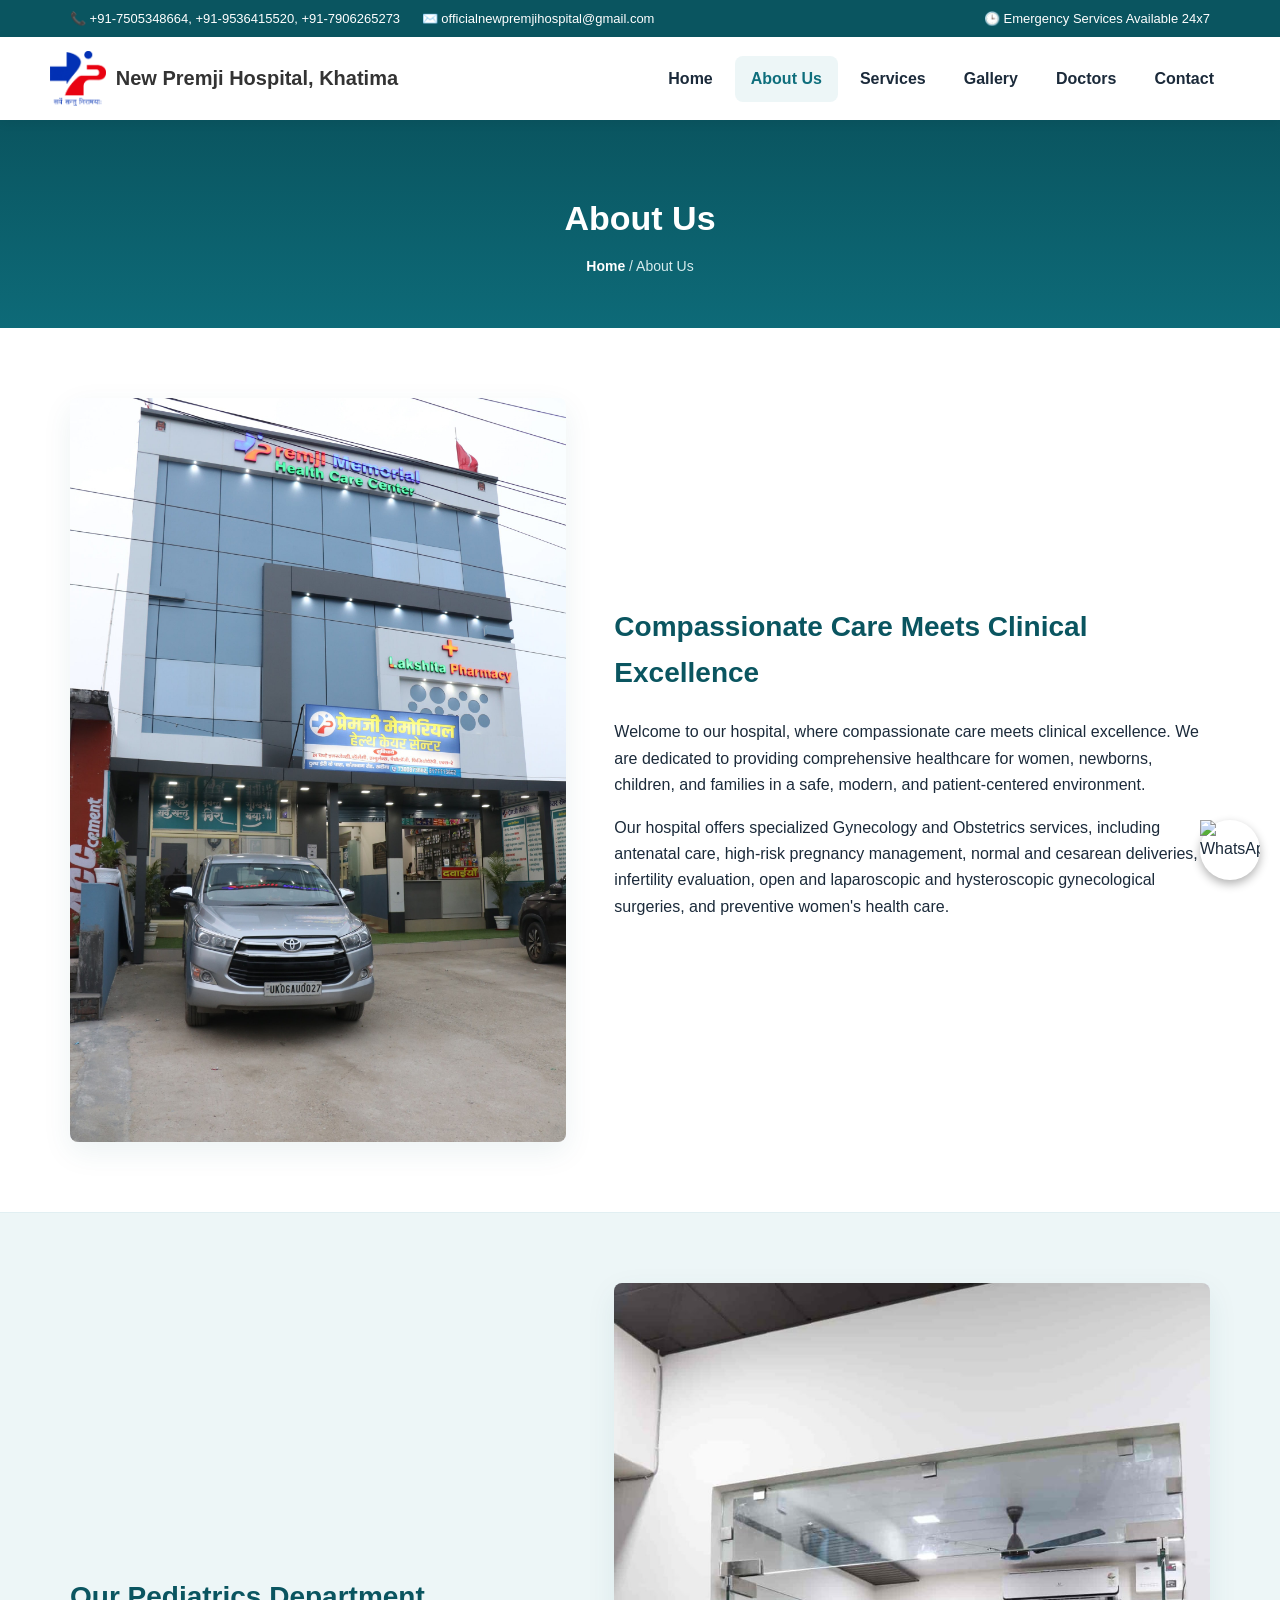
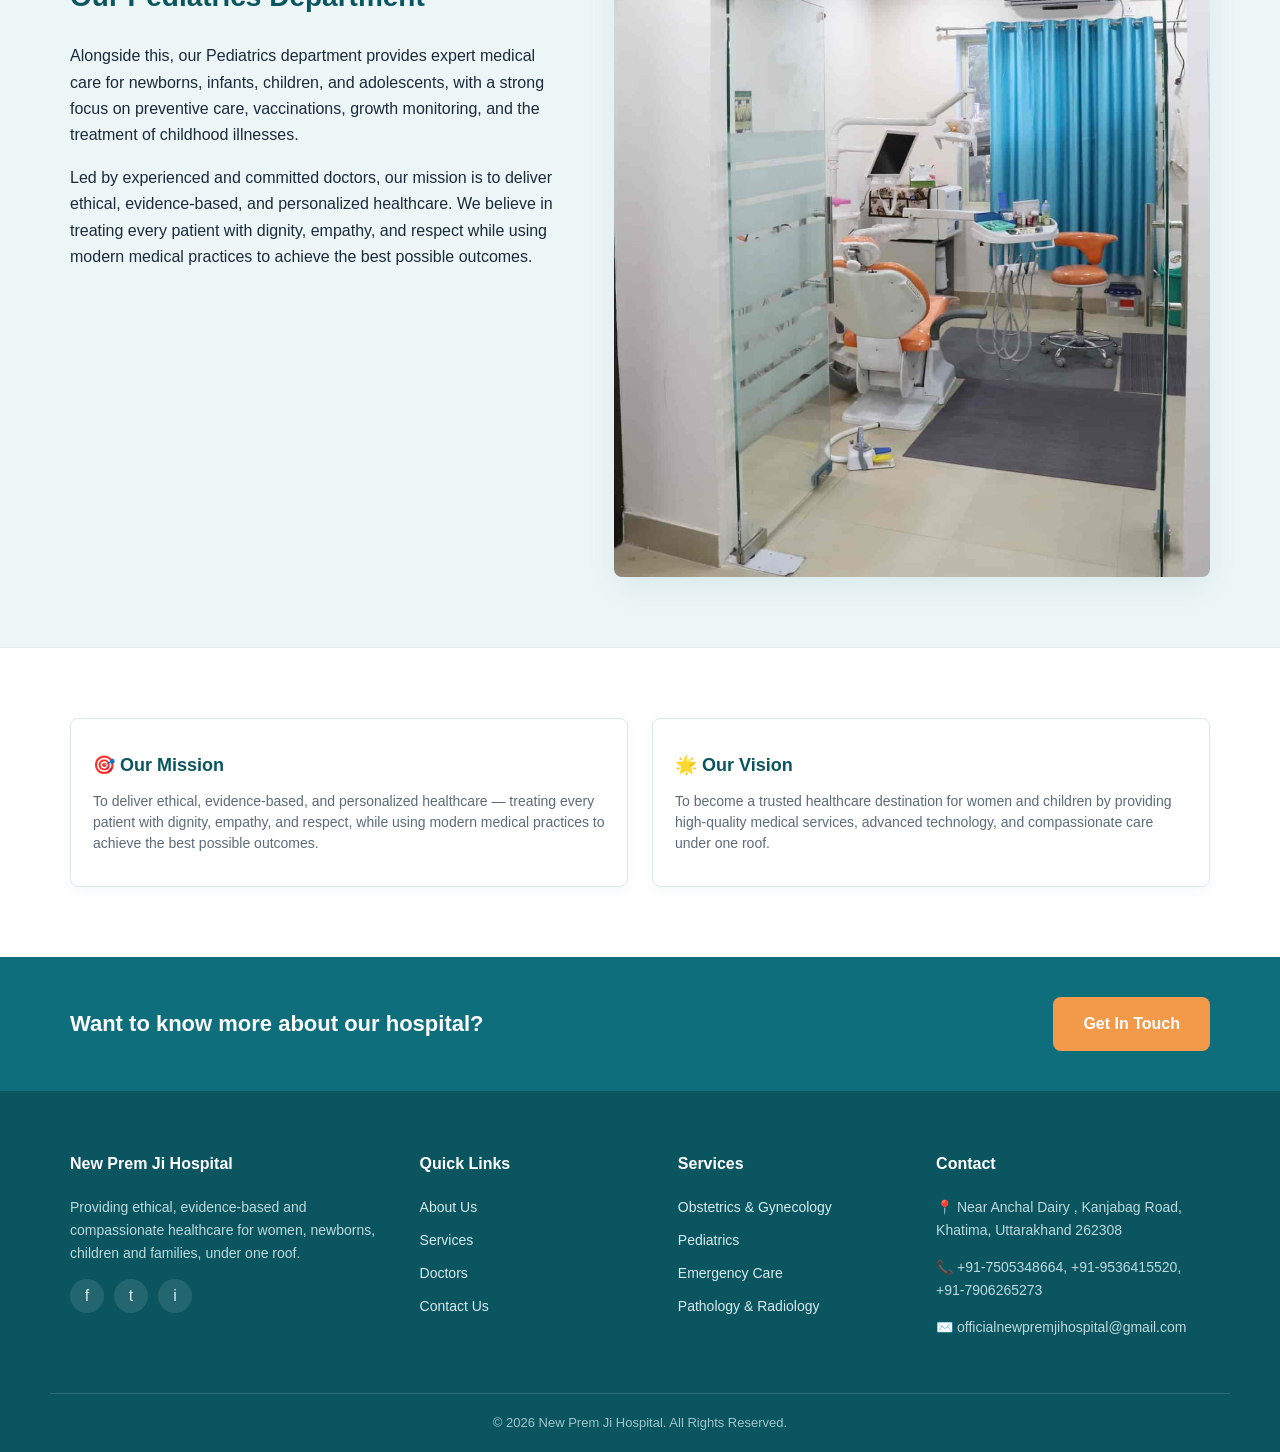
==== about.html @ cf74a1bf "Update about.html" ====
<!DOCTYPE html>
<html lang="en">
<head>
<meta charset="UTF-8">
<meta name="viewport" content="width=device-width, initial-scale=1.0">
<title>About Us | New Prem Ji Hospital</title>
<meta name="description" content="Learn about New Prem Ji Hospital's mission, vision and commitment to compassionate, ethical healthcare for women, newborns and children.">
<link rel="stylesheet" href="css/style.css">
</head>
<body>

<div class="topbar">
  <div class="container">
    <div>
      <span>📞 +91-7505348664, +91-9536415520, +91-7906265273</span>
      <span>✉️ officialnewpremjihospital@gmail.com</span>
    </div>
    <div><span>🕒 Emergency Services Available 24x7</span></div>
  </div>
</div>

<header class="site-header">
  <div class="container navbar">
   <a class="brand" href="index.html" style="display: flex; align-items: center; text-decoration: none; gap: 10px;">
  <img src="images/hospitallogo.png" alt="New Prem Ji Hospital Logo">
  <span style="font-size: 1.25rem; font-weight: bold; color: #333;">New Premji Hospital, Khatima</span>
</a>
    <button class="nav-toggle" aria-label="Toggle navigation">&#9776;</button>
    <nav class="main-nav">
      <ul>
        <li><a href="index.html">Home</a></li>
        <li><a href="about.html" class="active">About Us</a></li>
        <li><a href="services.html">Services</a></li>
        <li><a href="gallery.html">Gallery</a></li>        
        <li><a href="doctors.html">Doctors</a></li>
        <li><a href="contact.html">Contact</a></li>
      </ul>
    </nav>
  </div>
</header>

<section class="page-banner">
  <div class="container">
    <h1>About Us</h1>
    <div class="crumbs"><a href="index.html">Home</a> / About Us</div>
  </div>
</section>

<section class="section">
  <div class="container welcome-grid">
    <img src="images/image1.png" alt="About New Prem Ji Hospital">
    <div>
      <h2>Compassionate Care Meets Clinical Excellence</h2>
      <p>Welcome to our hospital, where compassionate care meets clinical excellence. We are dedicated to providing comprehensive healthcare for women, newborns, children, and families in a safe, modern, and patient-centered environment.</p>
      <p>Our hospital offers specialized Gynecology and Obstetrics services, including antenatal care, high-risk pregnancy management, normal and cesarean deliveries, infertility evaluation, open and laparoscopic and hysteroscopic gynecological surgeries, and preventive women's health care.</p>
    </div>
  </div>
</section>

<section class="section section-alt">
  <div class="container welcome-grid">
    <div>
      <h2>Our Pediatrics Department</h2>
      <p>Alongside this, our Pediatrics department provides expert medical care for newborns, infants, children, and adolescents, with a strong focus on preventive care, vaccinations, growth monitoring, and the treatment of childhood illnesses.</p>
      <p>Led by experienced and committed doctors, our mission is to deliver ethical, evidence-based, and personalized healthcare. We believe in treating every patient with dignity, empathy, and respect while using modern medical practices to achieve the best possible outcomes.</p>
    </div>
    <img src="images/image3.png" alt="Our Facility">
  </div>
</section>

<section class="section">
  <div class="container">
    <div class="features-grid" style="grid-template-columns: 1fr 1fr;">
      <div class="feature-card" style="text-align:left;">
        <h3>🎯 Our Mission</h3>
        <p>To deliver ethical, evidence-based, and personalized healthcare — treating every patient with dignity, empathy, and respect, while using modern medical practices to achieve the best possible outcomes.</p>
      </div>
      <div class="feature-card" style="text-align:left;">
        <h3>🌟 Our Vision</h3>
        <p>To become a trusted healthcare destination for women and children by providing high-quality medical services, advanced technology, and compassionate care under one roof.</p>
      </div>
    </div>
  </div>
</section>

<div class="cta-strip">
  <div class="container">
    <h2>Want to know more about our hospital?</h2>
    <a href="contact.html" class="btn btn-primary">Get In Touch</a>
  </div>
</div>

<footer class="site-footer">
  <div class="container footer-grid">
    <div>
      <h4>New Prem Ji Hospital</h4>
      <p>Providing ethical, evidence-based and compassionate healthcare for women, newborns, children and families, under one roof.</p>
      <div class="social-links">
        <a href="#" aria-label="Facebook">f</a>
        <a href="#" aria-label="Twitter">t</a>
        <a href="#" aria-label="Instagram">i</a>
      </div>
    </div>
    <div>
      <h4>Quick Links</h4>
      <ul>
        <li><a href="about.html">About Us</a></li>
        <li><a href="services.html">Services</a></li>
        <li><a href="doctors.html">Doctors</a></li>
        <li><a href="contact.html">Contact Us</a></li>
      </ul>
    </div>
    <div>
      <h4>Services</h4>
      <ul>
        <li><a href="services.html">Obstetrics &amp; Gynecology</a></li>
        <li><a href="services.html">Pediatrics</a></li>
        <li><a href="services.html">Emergency Care</a></li>
        <li><a href="services.html">Pathology &amp; Radiology</a></li>
      </ul>
    </div>
    <div>
      <h4>Contact</h4>
      <p>📍 Near Anchal Dairy , Kanjabag Road, Khatima, Uttarakhand 262308</p>
      <p>📞 +91-7505348664, +91-9536415520, +91-7906265273</p>
      <p>✉️ officialnewpremjihospital@gmail.com</p>
    </div>
  </div>
  <div class="footer-bottom">© 2026 New Prem Ji Hospital. All Rights Reserved.</div>
</footer>

<script src="js/main.js"></script>
<a href="https://wa.me/917505348664" class="whatsapp-btn" target="_blank">
  <img src="https://upload.wikimedia.org/wikipedia/commons/6/6b/WhatsApp.svg" alt="WhatsApp">
</a>
</body>
</html>
---- css/style.css ----
/* ==========================================================================
   New Prem Ji Hospital — Stylesheet
   ========================================================================== */

:root {
  --color-primary: #0e6e7c;
  --color-primary-dark: #0a5560;
  --color-accent: #f2994a;
  --color-text: #1b2a3a;
  --color-text-light: #5b6b78;
  --color-bg: #ffffff;
  --color-bg-alt: #edf6f7; /* Upgraded to a soft, engaging medical background shade */
  --color-border: #e1e8ea;
  --shadow-soft: 0 10px 30px rgba(10, 85, 96, 0.08);
  --shadow-premium: 0 12px 35px rgba(14, 110, 124, 0.12); /* New interactive layer shadow */
  --radius: 8px;
  --container: 1180px;
}

* { box-sizing: border-box; }

html { scroll-behavior: smooth; }

body {
  margin: 0;
  font-family: 'Segoe UI', Arial, Helvetica, sans-serif;
  color: var(--color-text);
  background: var(--color-bg);
  line-height: 1.65;
}

img { max-width: 100%; display: block; }

a { color: inherit; text-decoration: none; }

ul { list-style: none; margin: 0; padding: 0; }

.container {
  max-width: var(--container);
  margin: 0 auto;
  padding: 0 20px;
}

.section { padding: 70px 0; }
.section-alt { background: var(--color-bg-alt); border-top: 1px solid #e1eff2; border-bottom: 1px solid #e1eff2; }

.section-title {
  text-align: center;
  margin-bottom: 12px;
  font-size: 30px;
  font-weight: 700;
  color: var(--color-primary-dark);
}

.section-subtitle {
  text-align: center;
  color: var(--color-text-light);
  max-width: 640px;
  margin: 0 auto 40px;
}

.btn {
  display: inline-block;
  padding: 12px 28px;
  border-radius: var(--radius);
  font-weight: 600;
  transition: all 0.2s ease;
  border: 2px solid transparent;
}

.btn-primary {
  background: var(--color-accent);
  color: #fff;
}
.btn-primary:hover { background: #d67d2f; }

.btn-outline {
  border-color: #fff;
  color: #fff;
}
.btn-outline:hover { background: #fff; color: var(--color-primary-dark); }

/* ---------------- Top bar ---------------- */
.topbar {
  background: var(--color-primary-dark);
  color: #fff;
  font-size: 13px;
}
.topbar .container {
  display: flex;
  justify-content: space-between;
  align-items: center;
  padding-top: 8px;
  padding-bottom: 8px;
  flex-wrap: wrap;
  gap: 6px;
}
.topbar a { color: #fff; }
.topbar span { margin-right: 18px; }
.topbar span:last-child { margin-right: 0; }

/* ---------------- Header / Nav ---------------- */
header.site-header {
  background: #fff;
  box-shadow: 0 2px 12px rgba(0,0,0,0.06);
  position: sticky;
  top: 0;
  z-index: 100;
}
.navbar {
  display: flex;
  align-items: center;
  justify-content: space-between;
  padding: 14px 0;
}
.brand { display: flex; align-items: center; gap: 10px; }
.brand img { height: 55px; }

nav.main-nav ul {
  display: flex;
  gap: 6px;
  align-items: center;
}
nav.main-nav a {
  display: block;
  padding: 10px 16px;
  font-weight: 600;
  color: var(--color-text);
  border-radius: var(--radius);
}
nav.main-nav a:hover,
nav.main-nav a.active {
  color: var(--color-primary);
  background: var(--color-bg-alt);
}

.nav-toggle {
  display: none;
  background: none;
  border: none;
  font-size: 26px;
  color: var(--color-primary-dark);
  cursor: pointer;
}

/* ---------------- Hero / Slider ---------------- */
.hero {
  position: relative;
  height: 480px;
  overflow: hidden;
  background: var(--color-primary-dark);
}
.hero .slide {
  position: absolute;
  inset: 0;
  background-size: cover;
  background-position: center;
  opacity: 0;
  transition: opacity 1.2s ease;
}
.hero .slide.active { opacity: 1; }
.hero::after {
  content: "";
  position: absolute;
  inset: 0;
  background: linear-gradient(180deg, rgba(10,85,96,0.55), rgba(10,85,96,0.75));
}
.hero-content {
  position: relative;
  z-index: 2;
  height: 100%;
  display: flex;
  flex-direction: column;
  align-items: flex-start;
  justify-content: center;
  color: #fff;
  max-width: 640px;
}
.hero-content .eyebrow {
  background: var(--color-accent);
  padding: 5px 14px;
  border-radius: 20px;
  font-size: 13px;
  font-weight: 700;
  margin-bottom: 18px;
  letter-spacing: 0.4px;
}
.hero-content h1 {
  font-size: 40px;
  margin: 0 0 16px;
  line-height: 1.25;
}
.hero-content p { font-size: 16px; margin-bottom: 26px; color: #eaf4f5; }
.hero-actions { display: flex; gap: 14px; }

.page-banner {
  background: linear-gradient(180deg, rgba(10,85,96,0.85), rgba(14,110,124,0.85)), var(--color-primary-dark);
  color: #fff;
  padding: 70px 0 50px;
  text-align: center;
}
.page-banner h1 { margin: 0 0 8px; font-size: 34px; }
.page-banner .crumbs { color: #d7ecee; font-size: 14px; }
.page-banner .crumbs a { color: #fff; font-weight: 600; }

/* ---------------- Welcome / About block ---------------- */
.welcome-grid {
  display: grid;
  grid-template-columns: 1fr 1.2fr;
  gap: 48px;
  align-items: center;
}
.welcome-grid img { border-radius: var(--radius); box-shadow: var(--shadow-soft); }
.welcome-grid h2 { color: var(--color-primary-dark); font-size: 28px; margin-top: 0; }

/* ---------------- Why choose us (Upgraded Modern Layout) ---------------- */
.features-grid {
  display: grid;
  grid-template-columns: repeat(4, 1fr);
  gap: 24px;
}
.feature-card {
  background: #ffffff; /* Contrast beautifully against the new section background */
  border: 1px solid #dbe8ea;
  border-radius: var(--radius);
  padding: 32px 22px;
  text-align: center;
  transition: transform 0.3s cubic-bezier(0.25, 0.8, 0.25, 1), box-shadow 0.3s ease;
  box-shadow: 0 4px 15px rgba(10, 85, 96, 0.04);
}
.feature-card:hover { 
  transform: translateY(-8px); 
  box-shadow: var(--shadow-premium); 
  border-color: var(--color-primary);
}
.feature-icon {
  width: 65px; height: 65px;
  margin: 0 auto 18px;
  border-radius: 50%;
  background: rgba(14, 110, 124, 0.1); /* Transparent tint matching brand colors */
  display: flex; align-items: center; justify-content: center;
  font-size: 28px;
  color: var(--color-primary);
  transition: background 0.3s ease;
}
.feature-card:hover .feature-icon {
  background: var(--color-primary);
  color: #fff;
}
.feature-card h3 { font-size: 18px; margin: 0 0 10px; color: var(--color-primary-dark); }
.feature-card p { font-size: 14px; color: var(--color-text-light); margin: 0; line-height: 1.5; }

/* ---------------- Services grid (Upgraded Modern Theme Layout) ---------------- */
.services-grid {
  display: grid;
  grid-template-columns: repeat(3, 1fr);
  gap: 30px;
}
.service-card {
  background: #fff;
  border-radius: var(--radius);
  overflow: hidden;
  border: 1px solid var(--color-border);
  box-shadow: 0 4px 15px rgba(0, 0, 0, 0.03);
  transition: box-shadow 0.3s ease, transform 0.3s cubic-bezier(0.25, 0.8, 0.25, 1), border-color 0.3s ease;
}
.service-card:hover { 
  box-shadow: var(--shadow-premium); 
  transform: translateY(-6px);
  border-color: var(--color-primary-dark);
}
.service-card .icon-wrap {
  background: linear-gradient(135deg, var(--color-primary) 0%, var(--color-primary-dark) 100%); /* Gorgeous colored header background */
  padding: 32px;
  text-align: center;
  font-size: 38px;
  color: #fff;
  transition: opacity 0.3s ease;
}
.service-card:hover .icon-wrap {
  opacity: 0.95;
}
.service-card .body { padding: 24px 22px 28px; background: #ffffff; }
.service-card h3 { font-size: 19px; margin: 0 0 12px; color: var(--color-primary-dark); font-weight: 700; }
.service-card p { font-size: 14px; color: var(--color-text-light); margin: 0 0 16px; line-height: 1.6; }
.service-card .read-more { 
  font-weight: 700; 
  color: var(--color-primary); 
  font-size: 13px; 
  display: inline-block;
  transition: color 0.2s ease, transform 0.2s ease;
}
.service-card .read-more:hover {
  color: var(--color-accent);
  transform: translateX(3px);
}

/* ---------------- Doctors ---------------- */
.doctors-grid {
  display: grid;
  grid-template-columns: repeat(2, 1fr);
  gap: 34px;
  max-width: 820px;
  margin: 0 auto;
}
.doctor-card {
  background: #fff;
  border: 1px solid var(--color-border);
  border-radius: var(--radius);
  overflow: hidden;
  text-align: center;
  box-shadow: var(--shadow-soft);
}
.doctor-card img { width: 100%; height: 320px; object-fit: cover; }
.doctor-card .info { padding: 22px; }
.doctor-card h3 { margin: 0 0 4px; color: var(--color-primary-dark); font-size: 20px; }
.doctor-card .qualification { color: var(--color-accent); font-weight: 700; font-size: 13px; margin-bottom: 6px; }
.doctor-card .specialist { color: var(--color-text-light); font-size: 14px; }

/* ---------------- CTA ---------------- */
.cta-strip {
  background: var(--color-primary);
  color: #fff;
  padding: 40px 0;
}
.cta-strip .container {
  display: flex;
  align-items: center;
  justify-content: space-between;
  flex-wrap: wrap;
  gap: 20px;
}
.cta-strip h2 { margin: 0; font-size: 22px; }
.cta-strip .btn-primary { background: var(--color-accent); }

/* ---------------- Contact ---------------- */
.contact-grid {
  display: grid;
  grid-template-columns: 1fr 1fr;
  gap: 40px;
}
.contact-info-card {
  background: var(--color-bg-alt);
  border-radius: var(--radius);
  padding: 30px;
  margin-bottom: 18px;
}
.contact-info-card h3 { color: var(--color-primary-dark); margin-top: 0; }
.contact-form input,
.contact-form textarea {
  width: 100%;
  padding: 12px 14px;
  border: 1px solid var(--color-border);
  border-radius: var(--radius);
  margin-bottom: 16px;
  font-family: inherit;
  font-size: 14px;
}
.contact-form textarea { min-height: 130px; resize: vertical; }
.map-wrap { border-radius: var(--radius); overflow: hidden; margin-top: 20px; box-shadow: var(--shadow-soft); }
.map-wrap iframe { width: 100%; height: 300px; border: 0; }

/* ---------------- Footer ---------------- */
footer.site-footer {
  background: var(--color-primary-dark);
  color: #d7ecee;
  padding: 60px 0 0;
}
.footer-grid {
  display: grid;
  grid-template-columns: 1.4fr 1fr 1fr 1.2fr;
  gap: 30px;
  padding-bottom: 40px;
  border-bottom: 1px solid rgba(255,255,255,0.12);
}
.footer-grid h4 { color: #fff; font-size: 16px; margin: 0 0 18px; }
.footer-grid p { font-size: 14px; color: #bcdadd; }
.footer-grid li { margin-bottom: 10px; font-size: 14px; }
.footer-grid a:hover { color: var(--color-accent); }
.social-links { display: flex; gap: 10px; margin-top: 14px; }
.social-links a {
  width: 34px; height: 34px;
  border-radius: 50%;
  background: rgba(255,255,255,0.1);
  display: flex; align-items: center; justify-content: center;
}
.social-links a:hover { background: var(--color-accent); }
.footer-bottom {
  text-align: center;
  padding: 18px 0;
  font-size: 13px;
  color: #9ec7cb;
}

/* ---------------- Responsive ---------------- */
@media (max-width: 900px) {
  .welcome-grid,
  .contact-grid { grid-template-columns: 1fr; }
  .features-grid { grid-template-columns: repeat(2, 1fr); }
  .services-grid { grid-template-columns: repeat(2, 1fr); }
  .footer-grid { grid-template-columns: 1fr 1fr; }
}

@media (max-width: 720px) {
  .nav-toggle { display: block; }
  nav.main-nav {
    position: absolute;
    top: 100%; left: 0; right: 0;
    background: #fff;
    box-shadow: 0 10px 20px rgba(0,0,0,0.08);
    display: none;
  }
  nav.main-nav.open { display: block; }
  nav.main-nav ul { flex-direction: column; padding: 10px 20px 20px; }
  .hero-content h1 { font-size: 28px; }
  .features-grid,
  .services-grid,
  .doctors-grid { grid-template-columns: 1fr; }
  .footer-grid { grid-template-columns: 1fr; }
  .cta-strip .container { flex-direction: column; text-align: center; }
}

.whatsapp-btn {
  position: fixed;
  bottom: 20px;
  right: 20px;
  width: 60px;
  height: 60px;
  z-index: 1000;
  border-radius: 50%;
  box-shadow: 0px 4px 10px rgba(0, 0, 0, 0.3);
  transition: transform 0.3s ease;
}

.whatsapp-btn img {
  width: 100%;
  height: 100%;
}

.whatsapp-btn:hover {
  transform: scale(1.1);
}
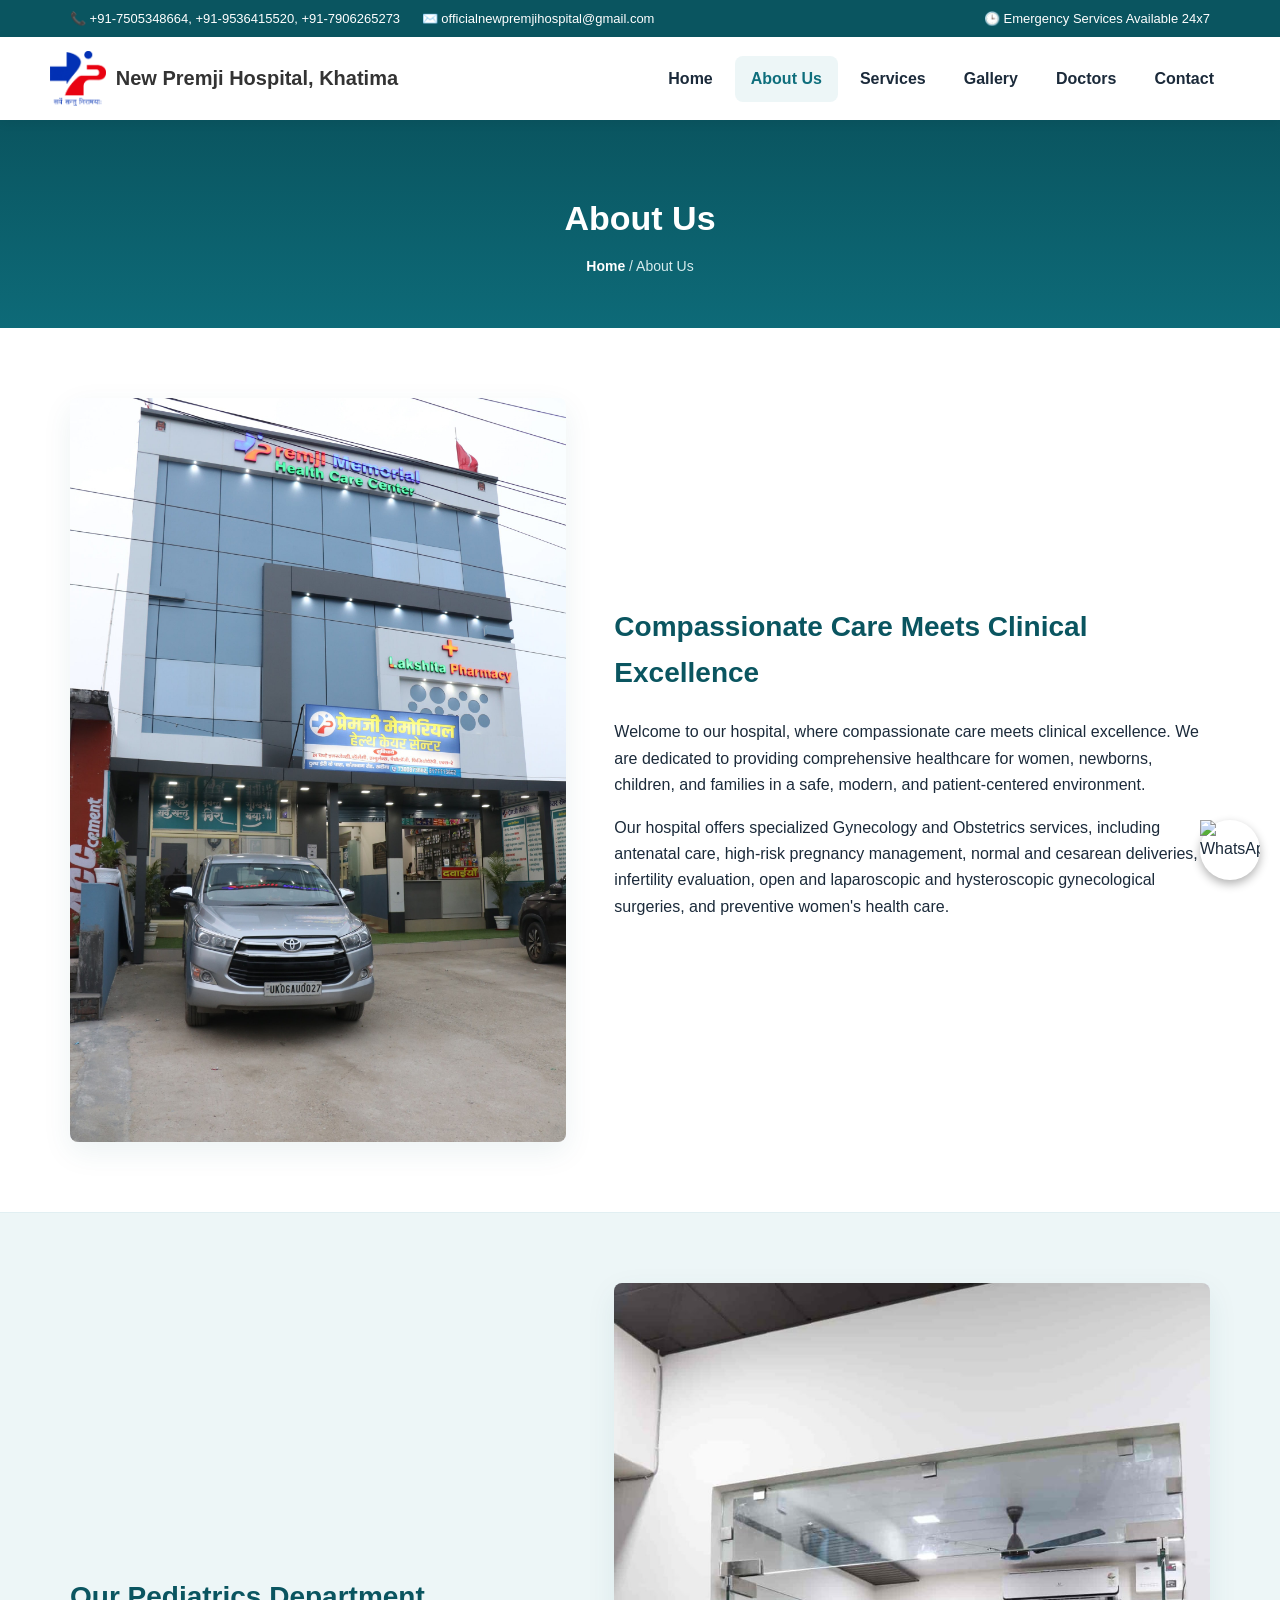
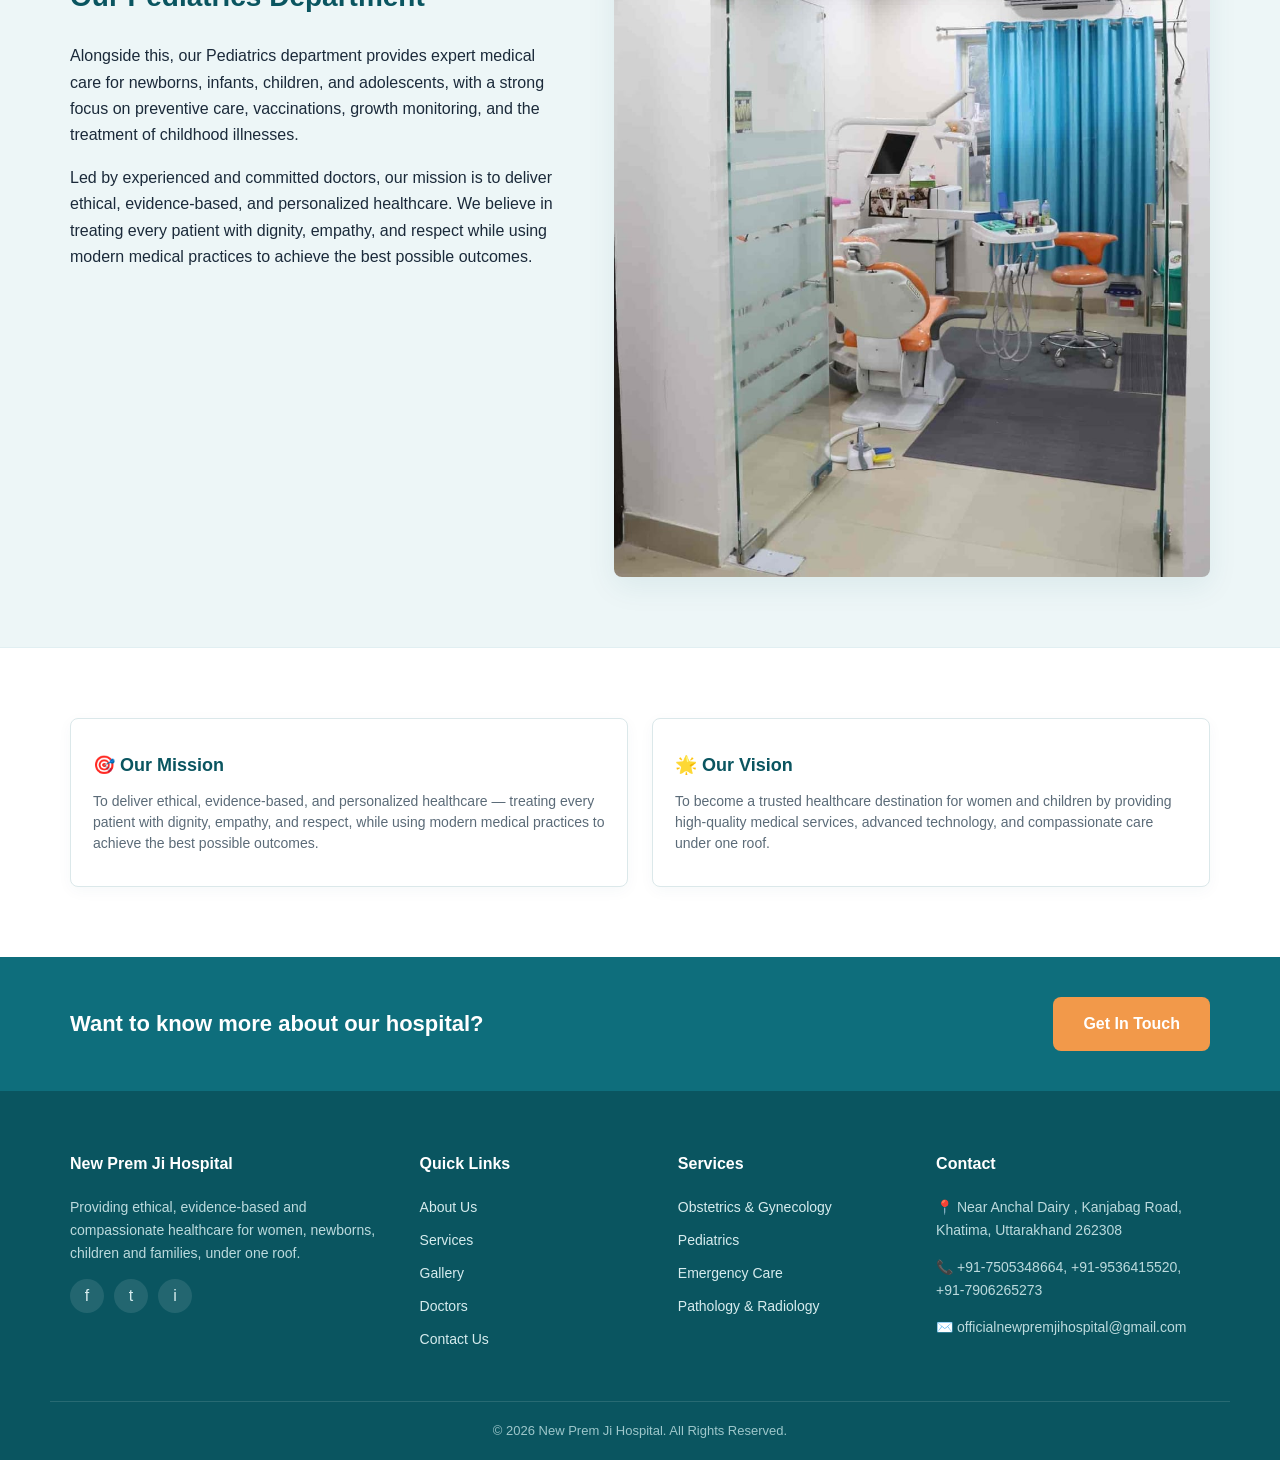
==== commit 66f7ddb6: "Update about.html" ====
--- a/about.html
+++ b/about.html
@@ -106,6 +106,7 @@
       <ul>
         <li><a href="about.html">About Us</a></li>
         <li><a href="services.html">Services</a></li>
+        <li><a href="gallery.html">Gallery</a></li>
         <li><a href="doctors.html">Doctors</a></li>
         <li><a href="contact.html">Contact Us</a></li>
       </ul>
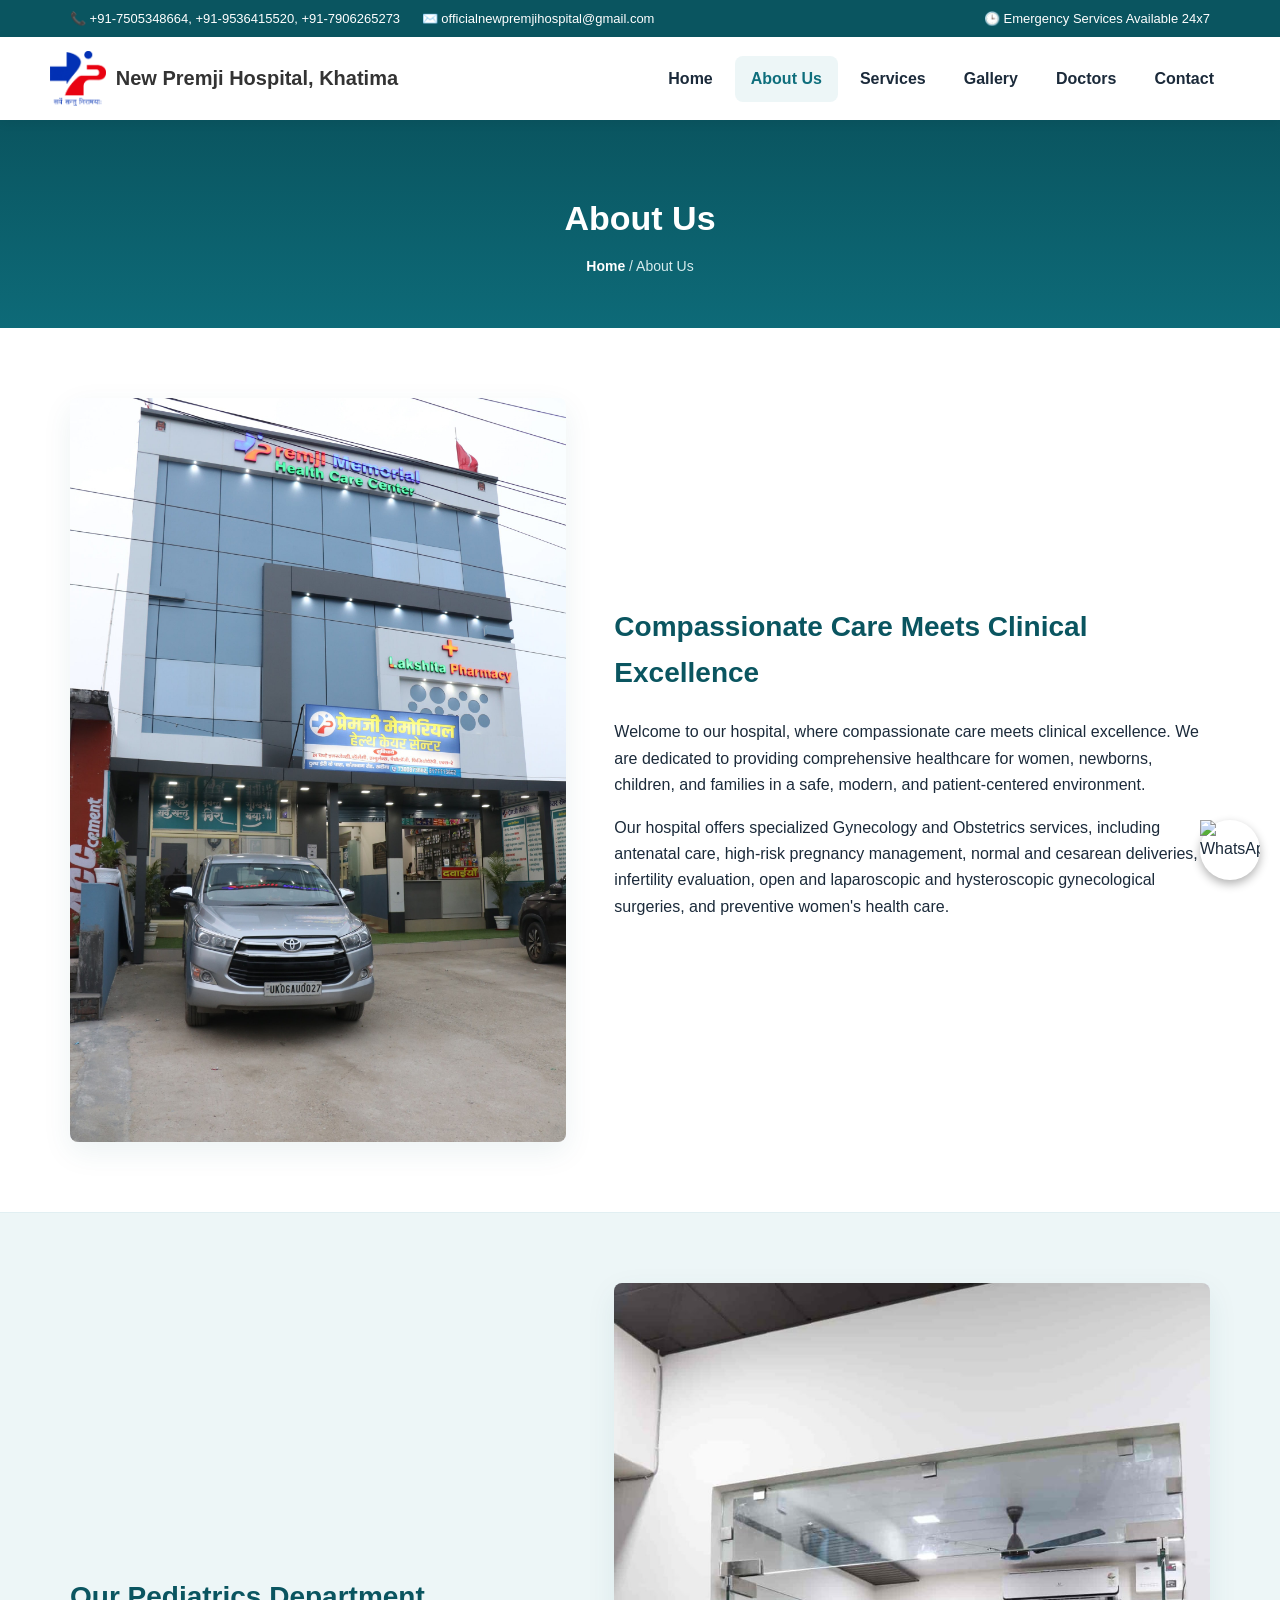
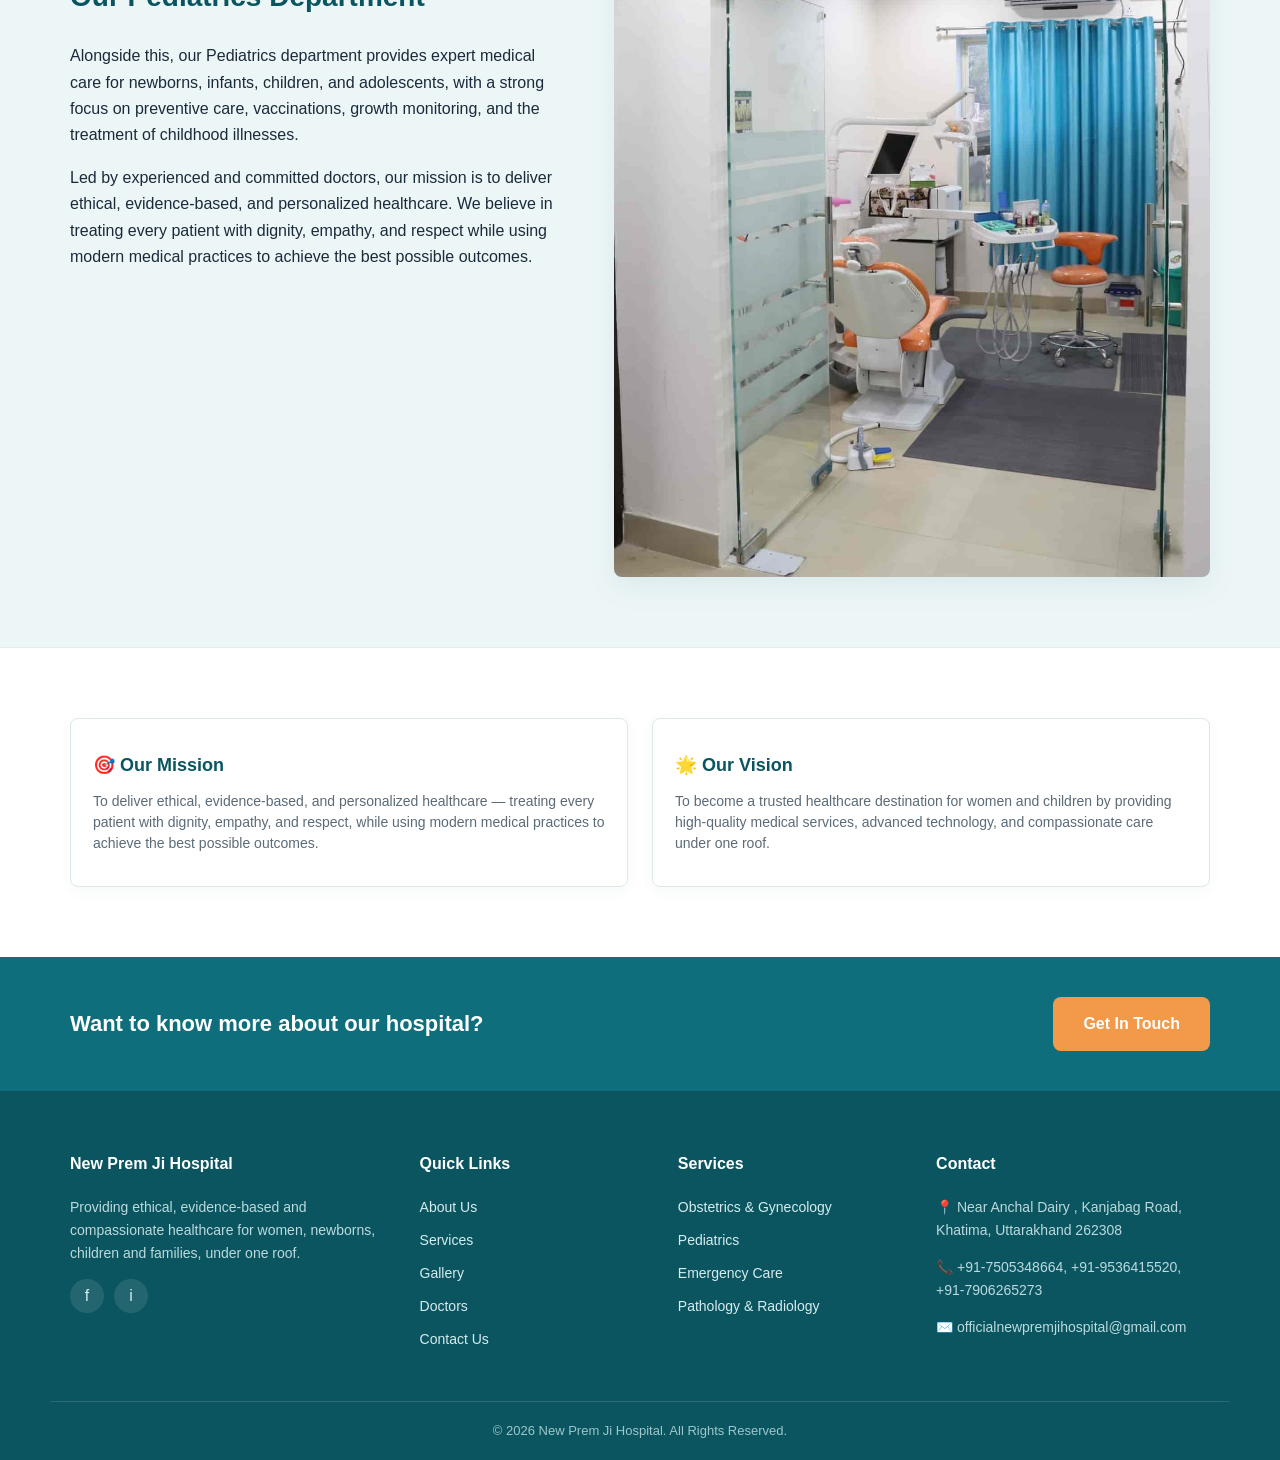
==== commit 0b8e0205: "Update about.html" ====
--- a/about.html
+++ b/about.html
@@ -96,9 +96,8 @@
       <h4>New Prem Ji Hospital</h4>
       <p>Providing ethical, evidence-based and compassionate healthcare for women, newborns, children and families, under one roof.</p>
       <div class="social-links">
-        <a href="#" aria-label="Facebook">f</a>
-        <a href="#" aria-label="Twitter">t</a>
-        <a href="#" aria-label="Instagram">i</a>
+        <a href="https://www.facebook.com/share/1BwX9gcJwi/?mibextid=wwXIfr" aria-label="Facebook">f</a>
+        <a href="https://www.instagram.com/premjihospital?igsh=MTVjZzQwY3p2eHZ3Yw==" aria-label="Instagram">i</a>
       </div>
     </div>
     <div>
--- a/css/style.css
+++ b/css/style.css
@@ -316,6 +316,15 @@
 .doctor-card h3 { margin: 0 0 4px; color: var(--color-primary-dark); font-size: 20px; }
 .doctor-card .qualification { color: var(--color-accent); font-weight: 700; font-size: 13px; margin-bottom: 6px; }
 .doctor-card .specialist { color: var(--color-text-light); font-size: 14px; }
+
+/* ---------------- Patient Testimonials Wrapper Coloring ---------------- */
+.testimonials-slider-container {
+  background: linear-gradient(180deg, #f9fdfd 0%, #ebf5f6 100%); /* Rich soft gradient theme background */
+  border: 1px solid #d4e6e8;
+  border-radius: var(--radius);
+  padding: 25px !important;
+  box-shadow: 0 6px 20px rgba(10, 85, 96, 0.04);
+}
 
 /* ---------------- CTA ---------------- */
 .cta-strip {
@@ -440,4 +449,9 @@
 .whatsapp-btn:hover {
   transform: scale(1.1);
 }
-
+/* Gives the Testimonial background the premium matching layout look */
+.section-alt .testimonials-slider-container {
+  background: #ffffff !important; /* Makes the inner review box clean white */
+  border: 1px solid #dbe8ea;
+  box-shadow: 0 4px 15px rgba(10, 85, 96, 0.04);
+}
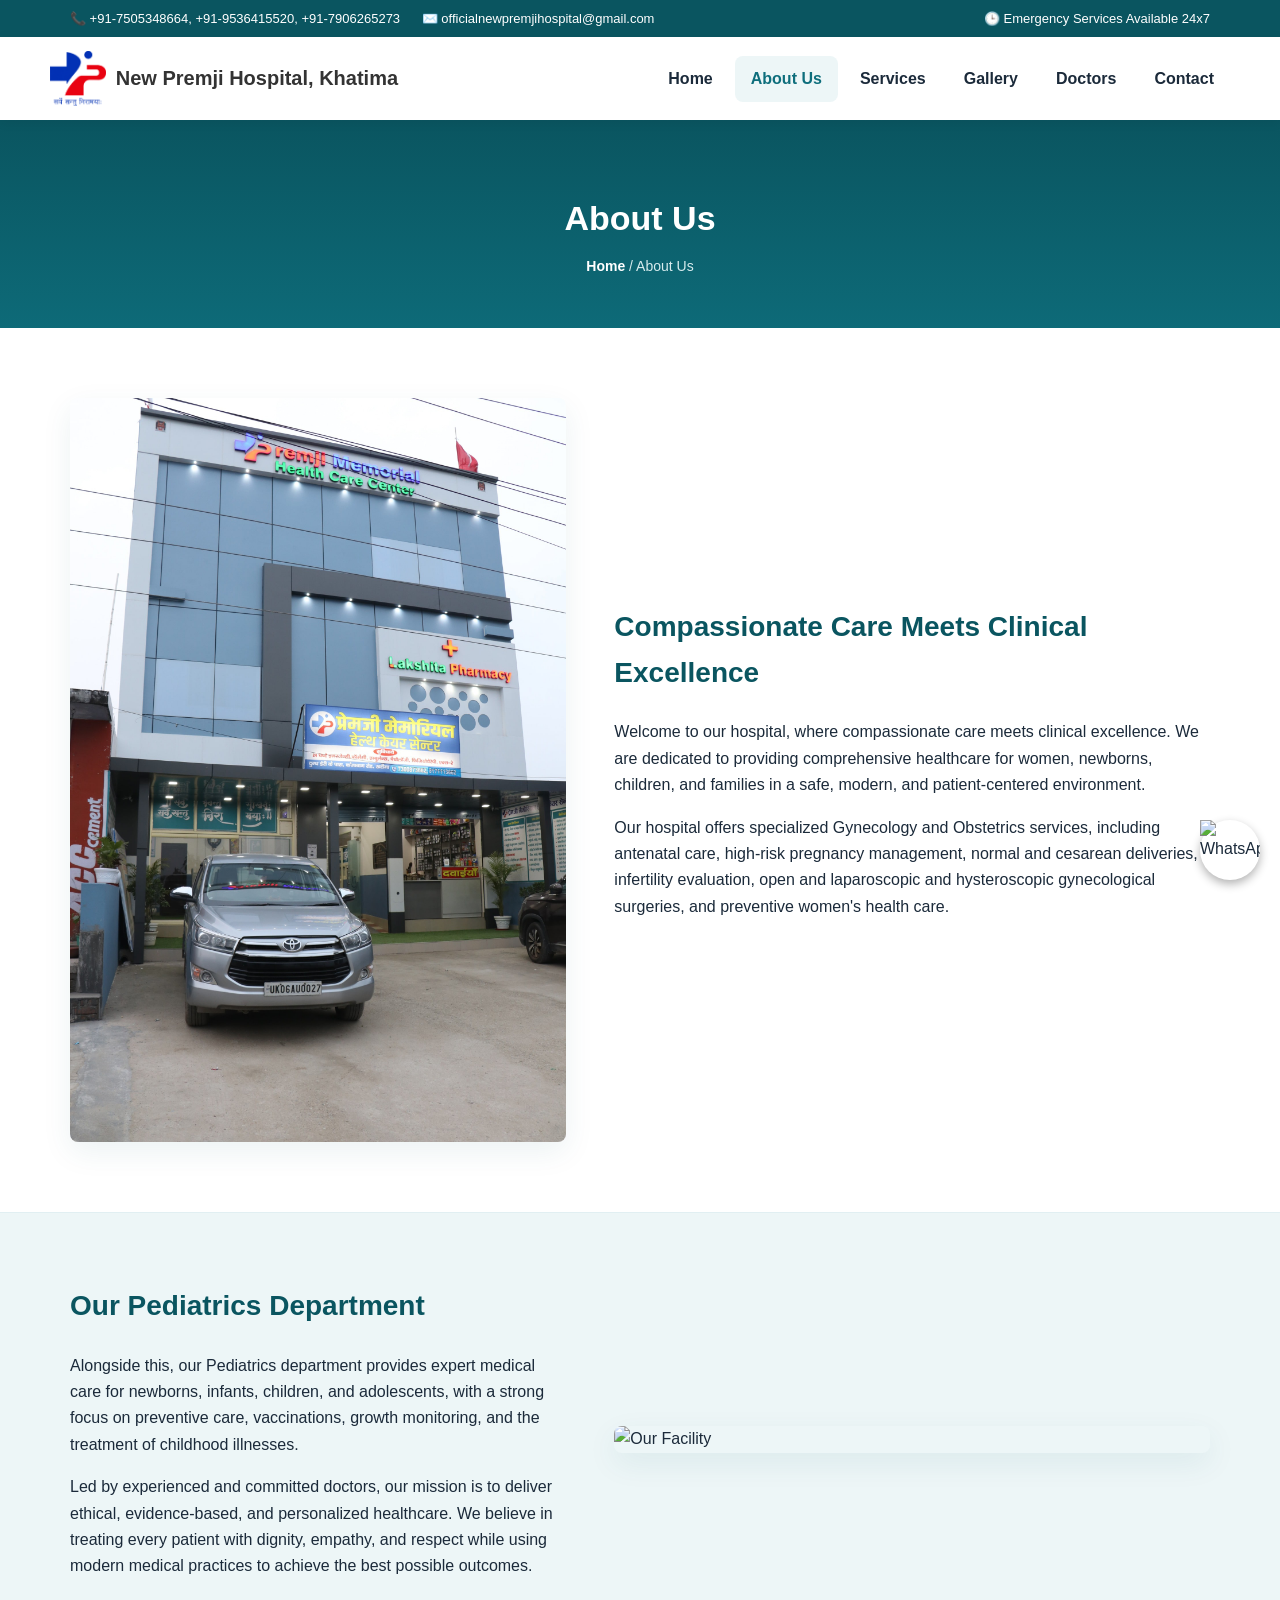
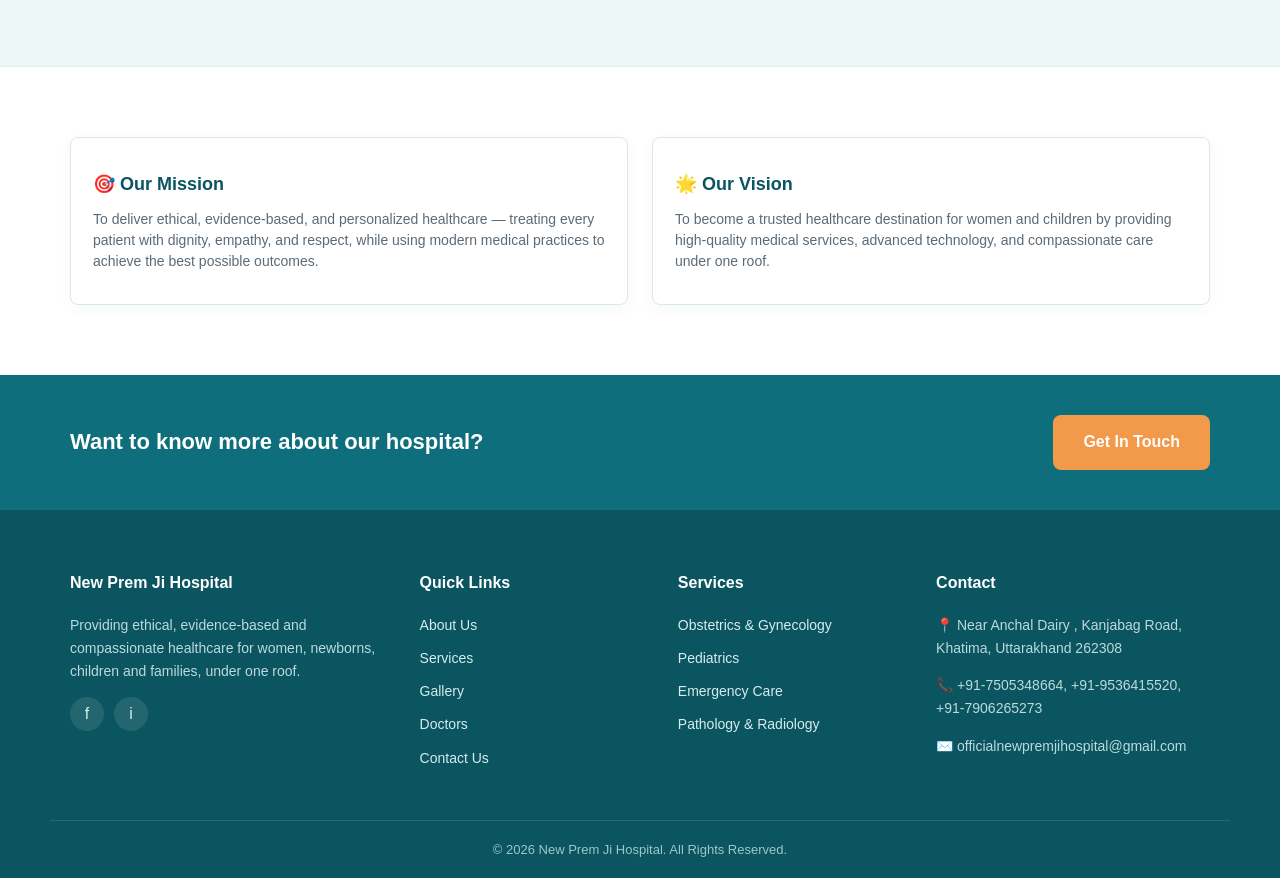
==== commit e0606072: "Update about.html" ====
--- a/about.html
+++ b/about.html
@@ -64,7 +64,7 @@
       <p>Alongside this, our Pediatrics department provides expert medical care for newborns, infants, children, and adolescents, with a strong focus on preventive care, vaccinations, growth monitoring, and the treatment of childhood illnesses.</p>
       <p>Led by experienced and committed doctors, our mission is to deliver ethical, evidence-based, and personalized healthcare. We believe in treating every patient with dignity, empathy, and respect while using modern medical practices to achieve the best possible outcomes.</p>
     </div>
-    <img src="images/image3.png" alt="Our Facility">
+    <img src="images/pedi.png" alt="Our Facility">
   </div>
 </section>
 
--- a/css/style.css
+++ b/css/style.css
@@ -9,10 +9,10 @@
   --color-text: #1b2a3a;
   --color-text-light: #5b6b78;
   --color-bg: #ffffff;
-  --color-bg-alt: #edf6f7; /* Upgraded to a soft, engaging medical background shade */
+  --color-bg-alt: #edf6f7;
   --color-border: #e1e8ea;
   --shadow-soft: 0 10px 30px rgba(10, 85, 96, 0.08);
-  --shadow-premium: 0 12px 35px rgba(14, 110, 124, 0.12); /* New interactive layer shadow */
+  --shadow-premium: 0 12px 35px rgba(14, 110, 124, 0.12);
   --radius: 8px;
   --container: 1180px;
 }
@@ -213,14 +213,14 @@
 .welcome-grid img { border-radius: var(--radius); box-shadow: var(--shadow-soft); }
 .welcome-grid h2 { color: var(--color-primary-dark); font-size: 28px; margin-top: 0; }
 
-/* ---------------- Why choose us (Upgraded Modern Layout) ---------------- */
+/* ---------------- Why choose us ---------------- */
 .features-grid {
   display: grid;
   grid-template-columns: repeat(4, 1fr);
   gap: 24px;
 }
 .feature-card {
-  background: #ffffff; /* Contrast beautifully against the new section background */
+  background: #ffffff;
   border: 1px solid #dbe8ea;
   border-radius: var(--radius);
   padding: 32px 22px;
@@ -237,7 +237,7 @@
   width: 65px; height: 65px;
   margin: 0 auto 18px;
   border-radius: 50%;
-  background: rgba(14, 110, 124, 0.1); /* Transparent tint matching brand colors */
+  background: rgba(14, 110, 124, 0.1);
   display: flex; align-items: center; justify-content: center;
   font-size: 28px;
   color: var(--color-primary);
@@ -250,7 +250,7 @@
 .feature-card h3 { font-size: 18px; margin: 0 0 10px; color: var(--color-primary-dark); }
 .feature-card p { font-size: 14px; color: var(--color-text-light); margin: 0; line-height: 1.5; }
 
-/* ---------------- Services grid (Upgraded Modern Theme Layout) ---------------- */
+/* ---------------- Services grid ---------------- */
 .services-grid {
   display: grid;
   grid-template-columns: repeat(3, 1fr);
@@ -270,7 +270,6 @@
   border-color: var(--color-primary-dark);
 }
 .service-card .icon-wrap {
-  background: linear-gradient(135deg, var(--color-primary) 0%, var(--color-primary-dark) 100%); /* Gorgeous colored header background */
   padding: 32px;
   text-align: center;
   font-size: 38px;
@@ -316,15 +315,6 @@
 .doctor-card h3 { margin: 0 0 4px; color: var(--color-primary-dark); font-size: 20px; }
 .doctor-card .qualification { color: var(--color-accent); font-weight: 700; font-size: 13px; margin-bottom: 6px; }
 .doctor-card .specialist { color: var(--color-text-light); font-size: 14px; }
-
-/* ---------------- Patient Testimonials Wrapper Coloring ---------------- */
-.testimonials-slider-container {
-  background: linear-gradient(180deg, #f9fdfd 0%, #ebf5f6 100%); /* Rich soft gradient theme background */
-  border: 1px solid #d4e6e8;
-  border-radius: var(--radius);
-  padding: 25px !important;
-  box-shadow: 0 6px 20px rgba(10, 85, 96, 0.04);
-}
 
 /* ---------------- CTA ---------------- */
 .cta-strip {
@@ -399,6 +389,49 @@
   padding: 18px 0;
   font-size: 13px;
   color: #9ec7cb;
+}
+
+/* ---------------- Absolute Slider Fixes Core Layout ---------------- */
+.achievements-slider-container,
+.videos-slider-container,
+.testimonials-slider-container {
+  position: relative;
+  overflow: hidden !important;
+  width: 100%;
+}
+
+.achievements-track,
+.videos-track,
+.testimonials-track {
+  display: flex !important;
+  flex-direction: row !important;
+  flex-wrap: nowrap !important;
+  width: 100%;
+  transition: transform 0.5s ease-in-out;
+}
+
+.achievement-slide-item,
+.video-slide-item,
+.testimonial-slide-item {
+  min-width: 100% !important;
+  max-width: 100% !important;
+  flex-shrink: 0 !important;
+  box-sizing: border-box;
+}
+
+/* Section styling refinements */
+.testimonials-slider-container {
+  background: linear-gradient(180deg, #f9fdfd 0%, #ebf5f6 100%);
+  border: 1px solid #d4e6e8;
+  border-radius: var(--radius);
+  padding: 25px !important;
+  box-shadow: 0 6px 20px rgba(10, 85, 96, 0.04);
+}
+
+.section-alt .testimonials-slider-container {
+  background: #ffffff !important;
+  border: 1px solid #dbe8ea;
+  box-shadow: 0 4px 15px rgba(10, 85, 96, 0.04);
 }
 
 /* ---------------- Responsive ---------------- */
@@ -440,18 +473,5 @@
   box-shadow: 0px 4px 10px rgba(0, 0, 0, 0.3);
   transition: transform 0.3s ease;
 }
-
-.whatsapp-btn img {
-  width: 100%;
-  height: 100%;
-}
-
-.whatsapp-btn:hover {
-  transform: scale(1.1);
-}
-/* Gives the Testimonial background the premium matching layout look */
-.section-alt .testimonials-slider-container {
-  background: #ffffff !important; /* Makes the inner review box clean white */
-  border: 1px solid #dbe8ea;
-  box-shadow: 0 4px 15px rgba(10, 85, 96, 0.04);
-}
+.whatsapp-btn img { width: 100%; height: 100%; }
+.whatsapp-btn:hover { transform: scale(1.1); }
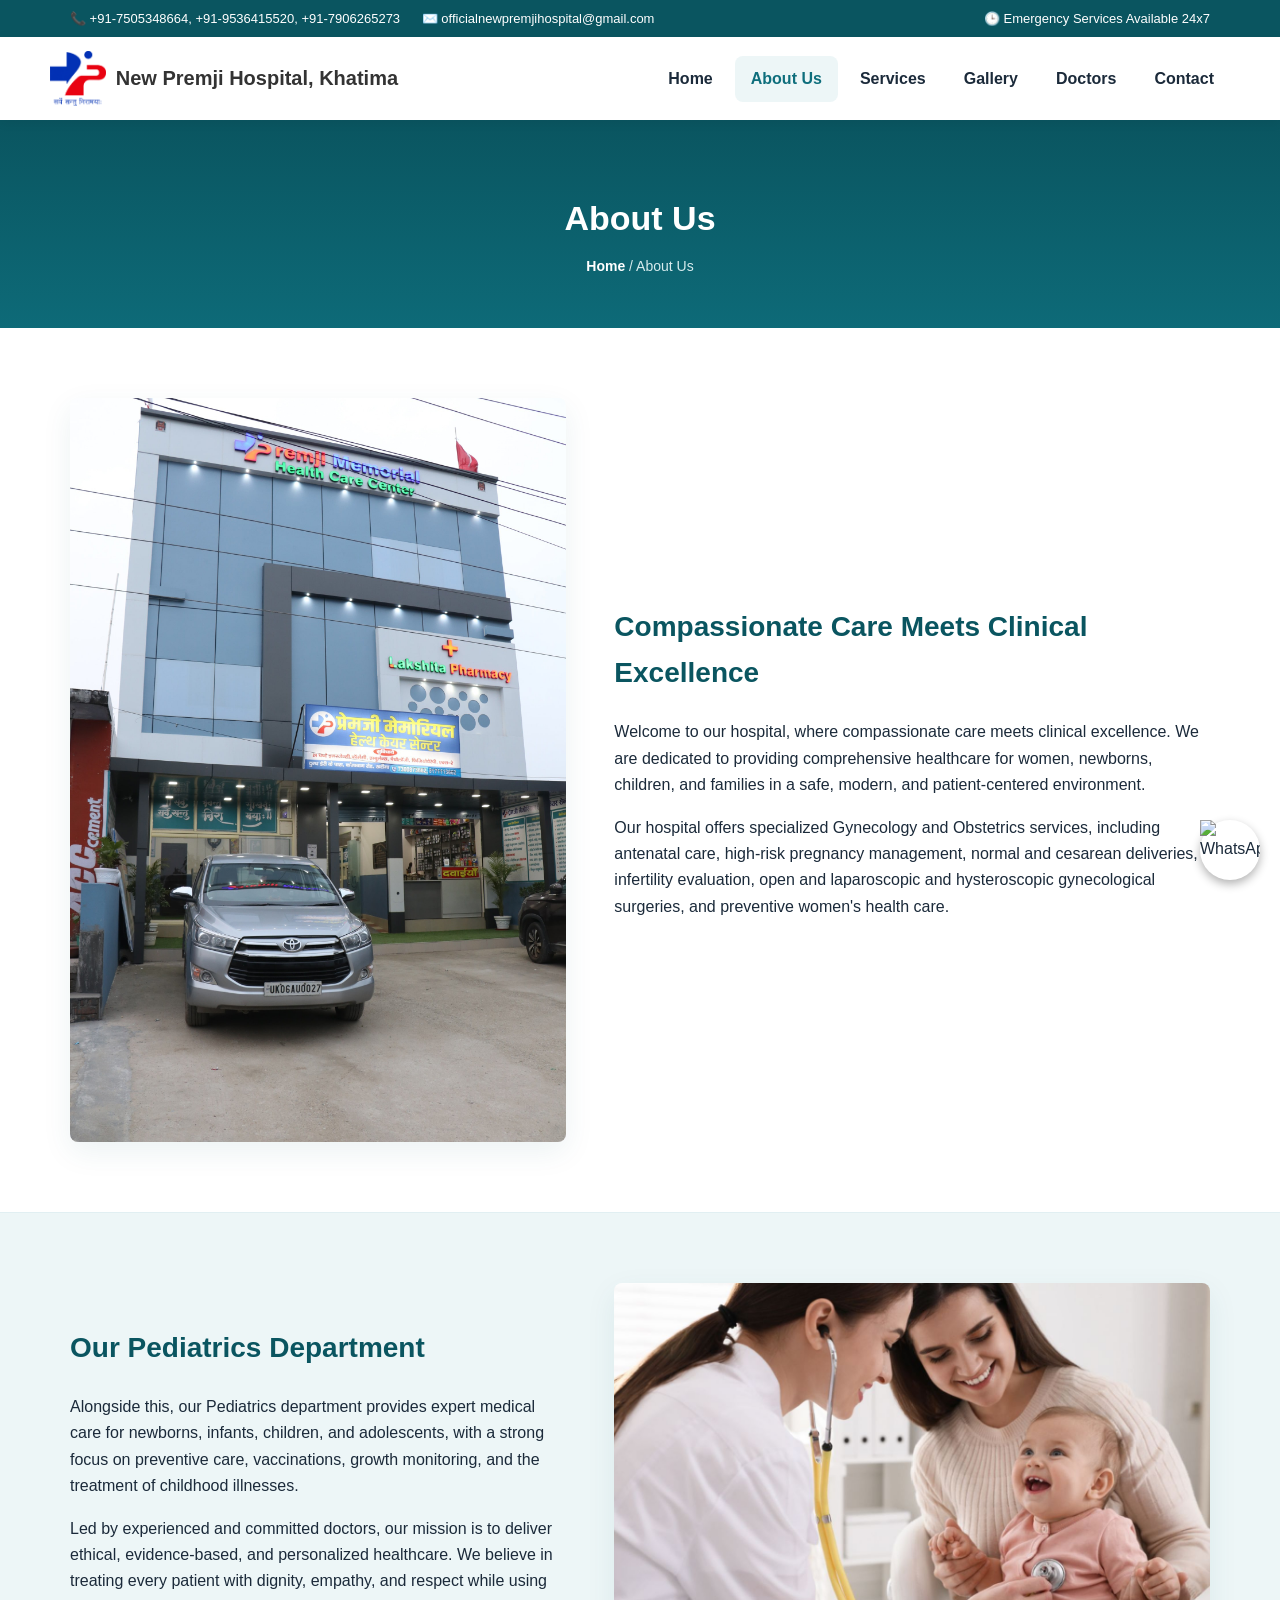
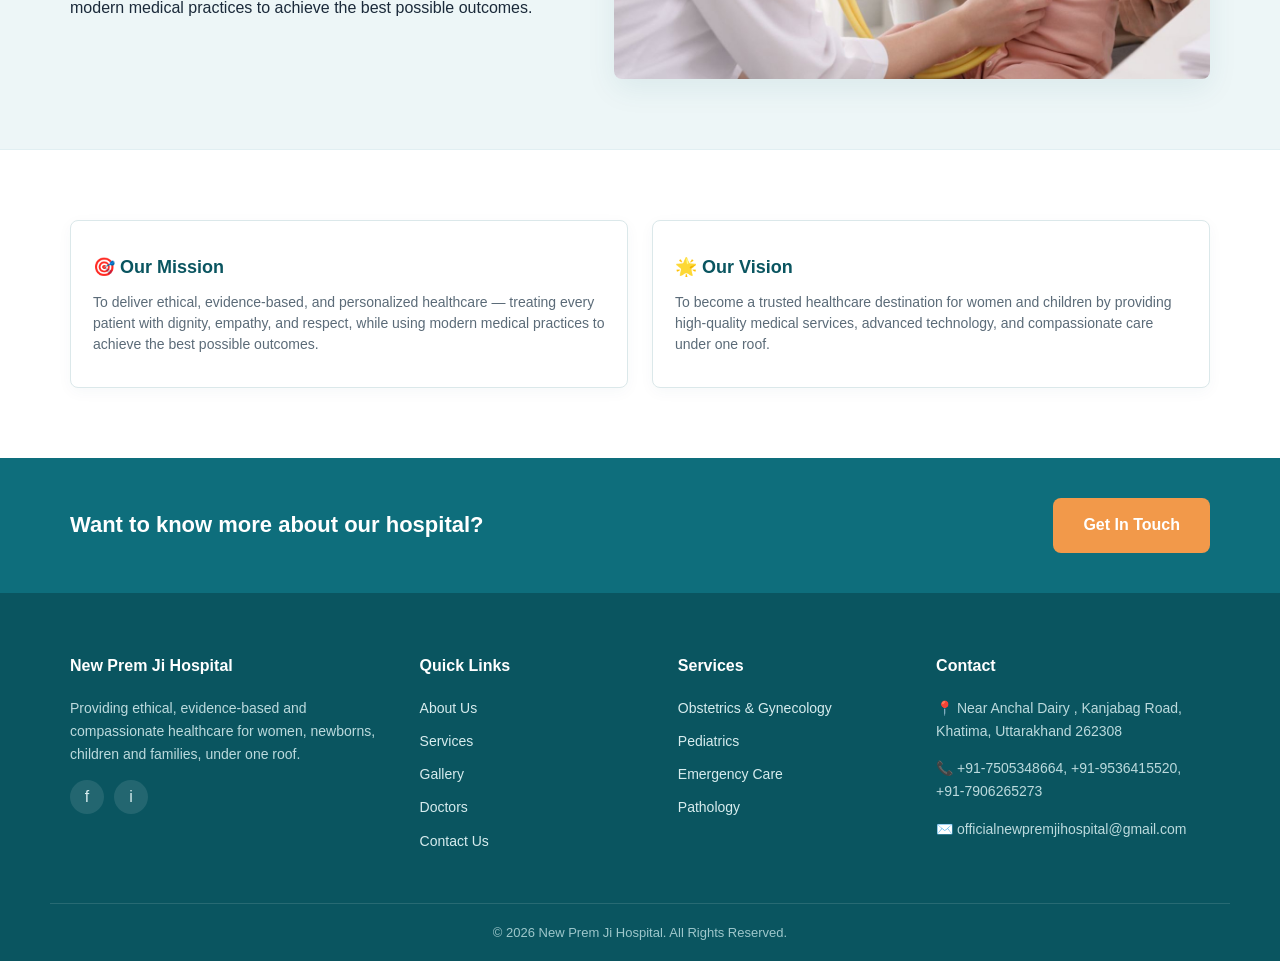
==== commit 28ae4425: "Update about.html" ====
--- a/about.html
+++ b/about.html
@@ -64,7 +64,7 @@
       <p>Alongside this, our Pediatrics department provides expert medical care for newborns, infants, children, and adolescents, with a strong focus on preventive care, vaccinations, growth monitoring, and the treatment of childhood illnesses.</p>
       <p>Led by experienced and committed doctors, our mission is to deliver ethical, evidence-based, and personalized healthcare. We believe in treating every patient with dignity, empathy, and respect while using modern medical practices to achieve the best possible outcomes.</p>
     </div>
-    <img src="images/pedi.png" alt="Our Facility">
+    <img src="images/Pedi.png" alt="Our Facility">
   </div>
 </section>
 
@@ -116,7 +116,7 @@
         <li><a href="services.html">Obstetrics &amp; Gynecology</a></li>
         <li><a href="services.html">Pediatrics</a></li>
         <li><a href="services.html">Emergency Care</a></li>
-        <li><a href="services.html">Pathology &amp; Radiology</a></li>
+        <li><a href="services.html">Pathology </a></li>
       </ul>
     </div>
     <div>
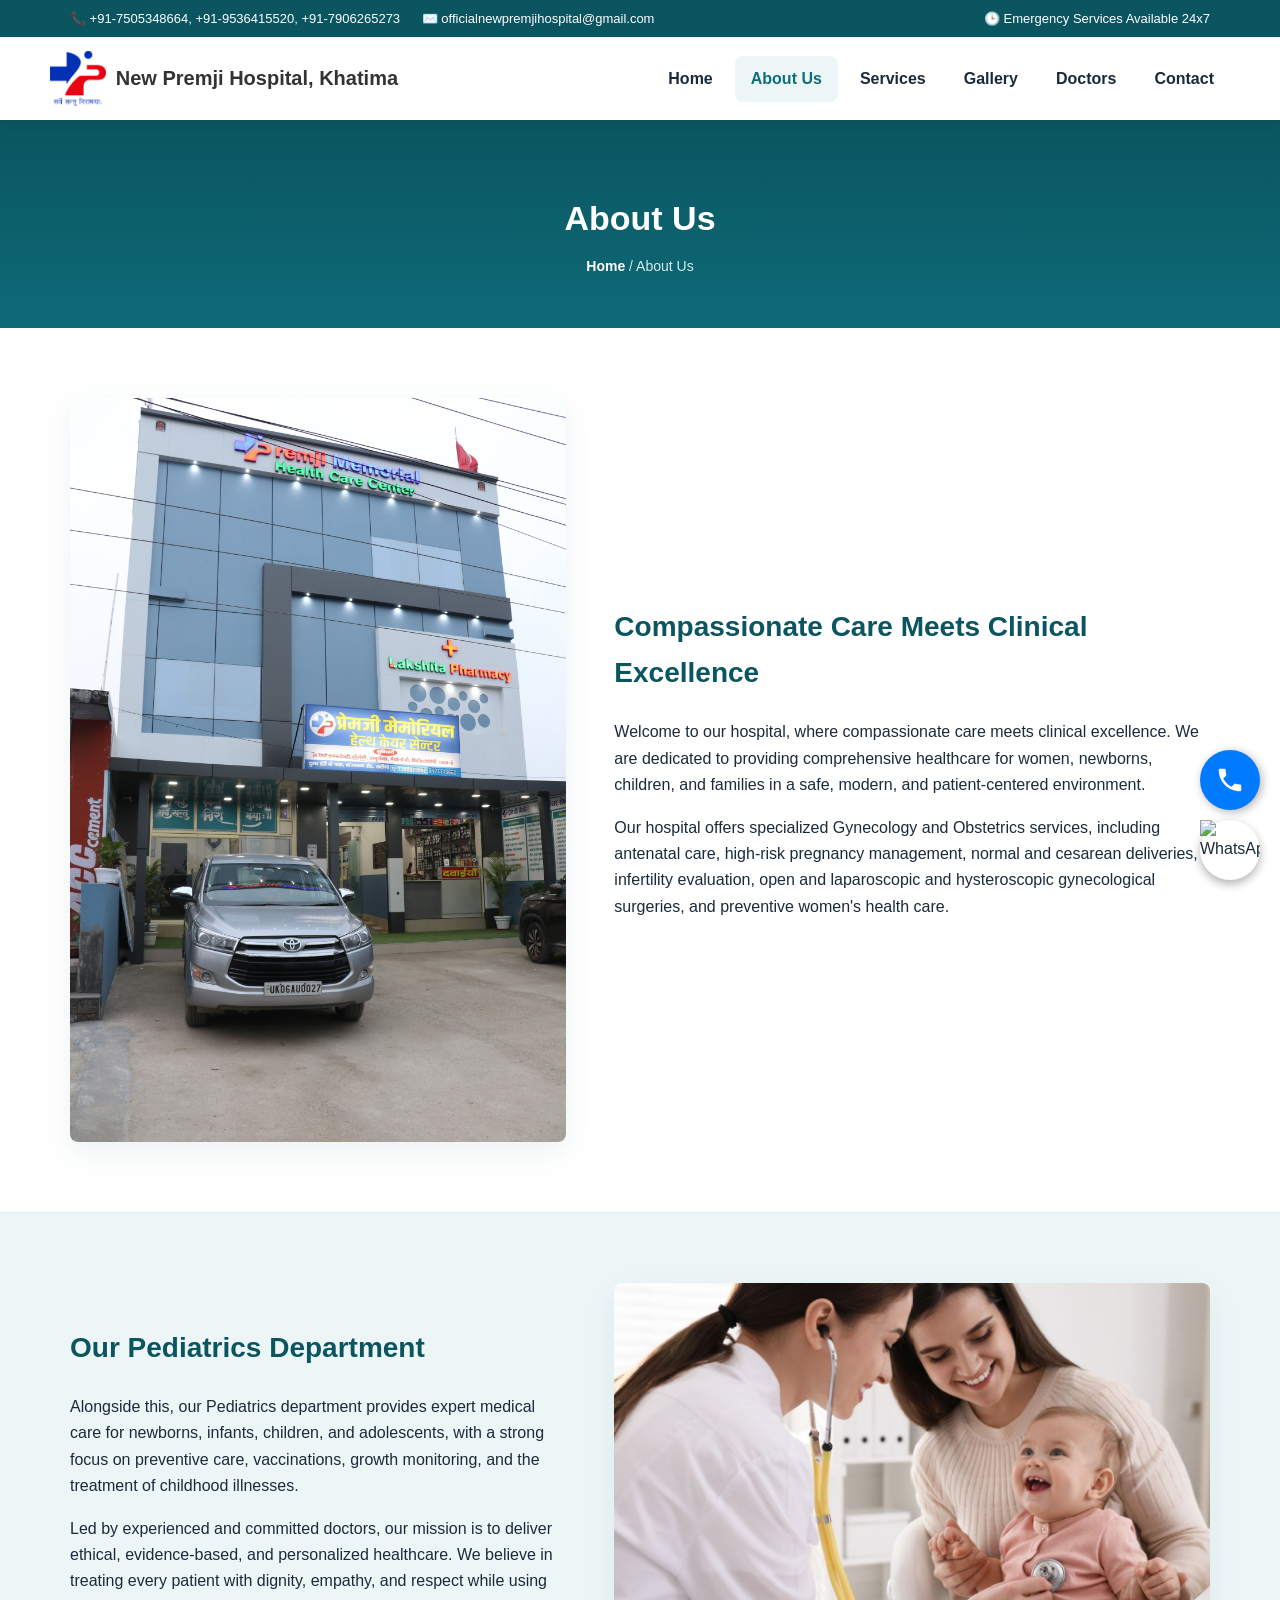
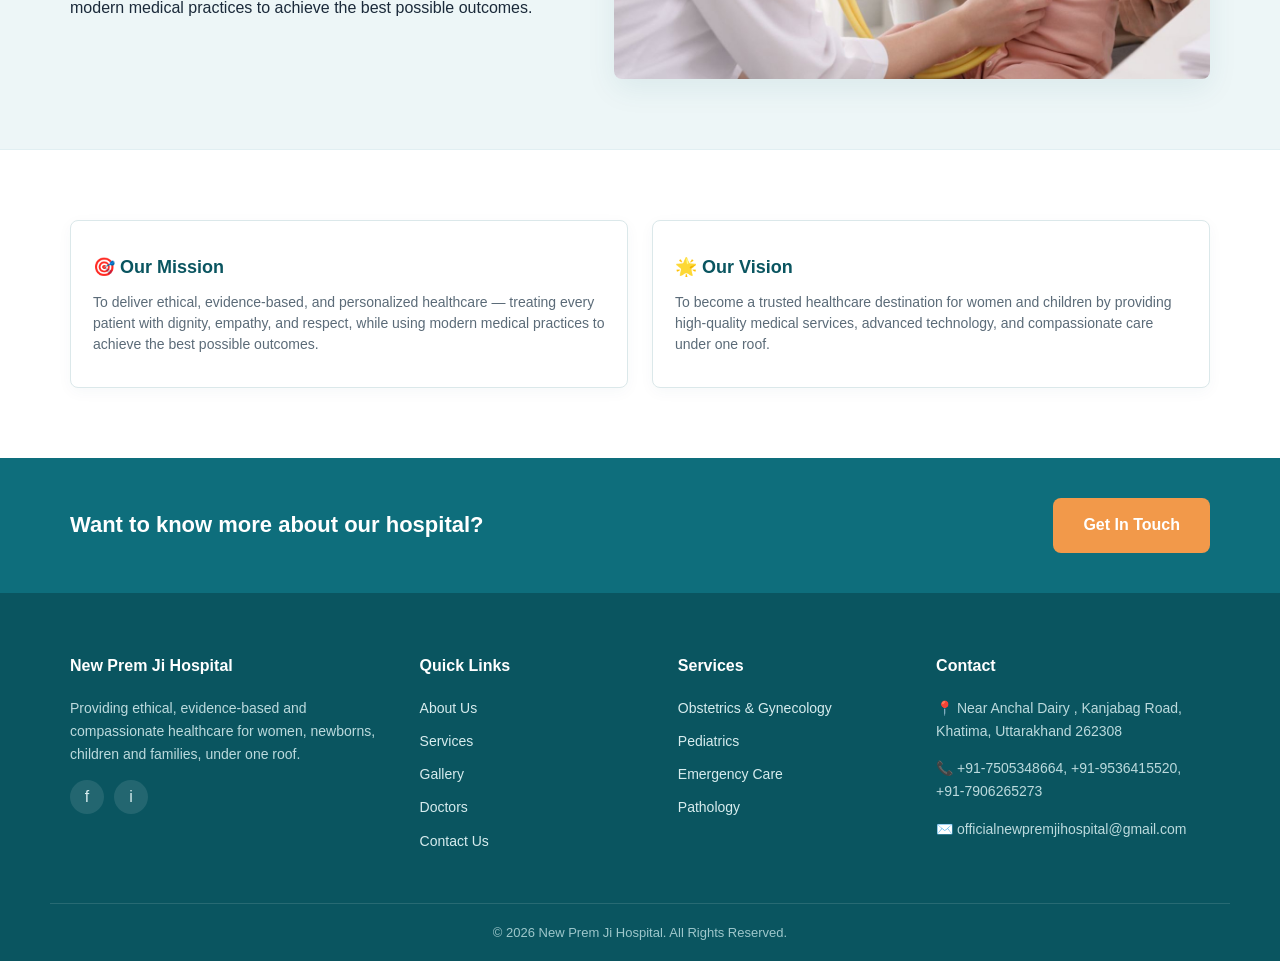
==== commit 2d6266ab: "Update about.html" ====
--- a/about.html
+++ b/about.html
@@ -133,5 +133,12 @@
 <a href="https://wa.me/917505348664" class="whatsapp-btn" target="_blank">
   <img src="https://upload.wikimedia.org/wikipedia/commons/6/6b/WhatsApp.svg" alt="WhatsApp">
 </a>
+<!-- Call Button -->
+<a href="tel:+917505348664" class="call-float-btn" title="Call Us">
+  <svg viewBox="0 0 24 24" width="30" height="30" fill="currentColor">
+    <path d="M6.62 10.79c1.44 2.83 3.76 5.14 6.59 6.59l2.2-2.2c.27-.27.67-.36 1.02-.24 1.12.37 2.33.57 3.57.57.55 0 1 .45 1 1V20c0 .55-.45 1-1 1-9.39 0-17-7.61-17-17 0-.55.45-1 1-1h3.5c.55 0 1 .45 1 1 0 1.25.2 2.45.57 3.57.11.35.03.74-.25 1.02l-2.2 2.2z"/>
+  </svg>
+</a>
+
 </body>
 </html>
--- a/css/style.css
+++ b/css/style.css
@@ -475,3 +475,24 @@
 }
 .whatsapp-btn img { width: 100%; height: 100%; }
 .whatsapp-btn:hover { transform: scale(1.1); }
+.call-float-btn {
+  position: fixed;
+  bottom: 90px;
+  right: 20px;
+  width: 60px;
+  height: 60px;
+  background-color: #007bff;
+  color: #ffffff;
+  border-radius: 50%;
+  display: flex;
+  align-items: center;
+  justify-content: center;
+  box-shadow: 2px 2px 10px rgba(0, 0, 0, 0.3);
+  z-index: 9999;
+  transition: transform 0.3s ease, background-color 0.3s ease;
+}
+
+.call-float-btn:hover {
+  transform: scale(1.1);
+  background-color: #0056b3;
+}
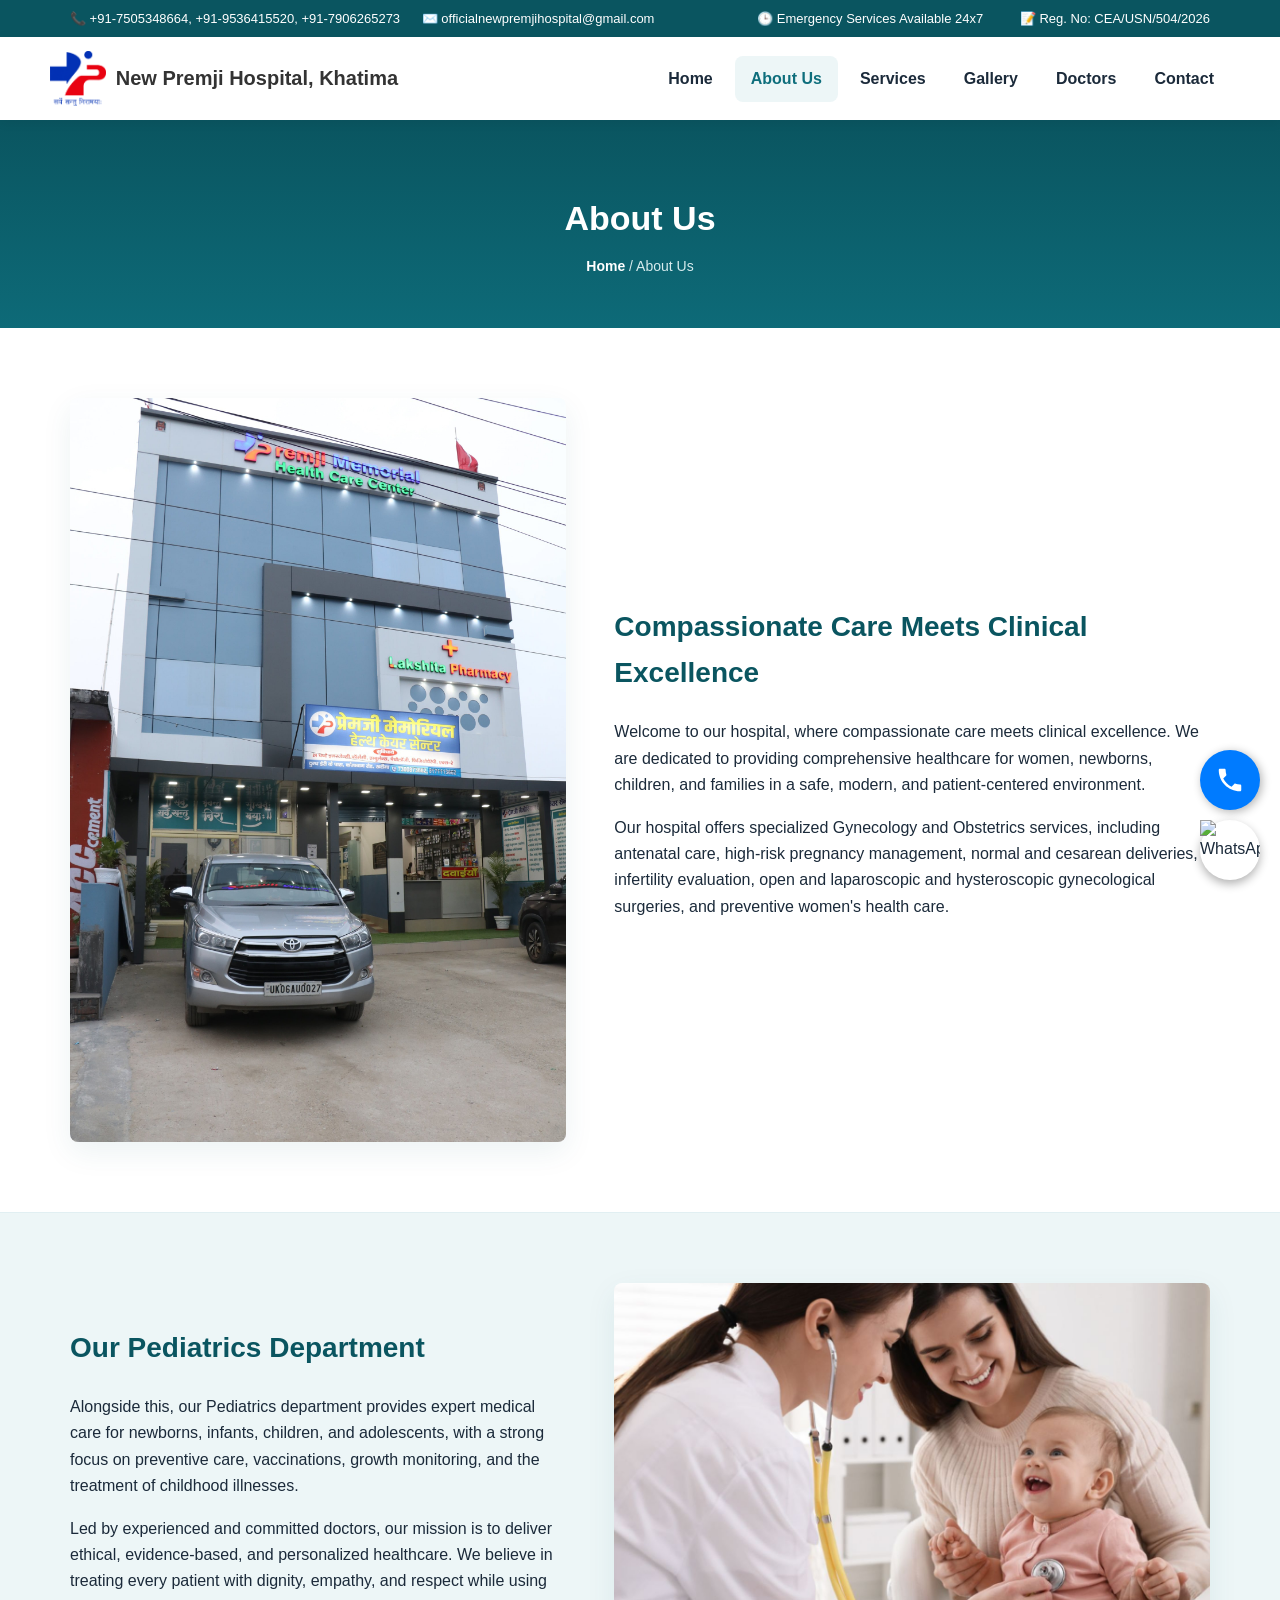
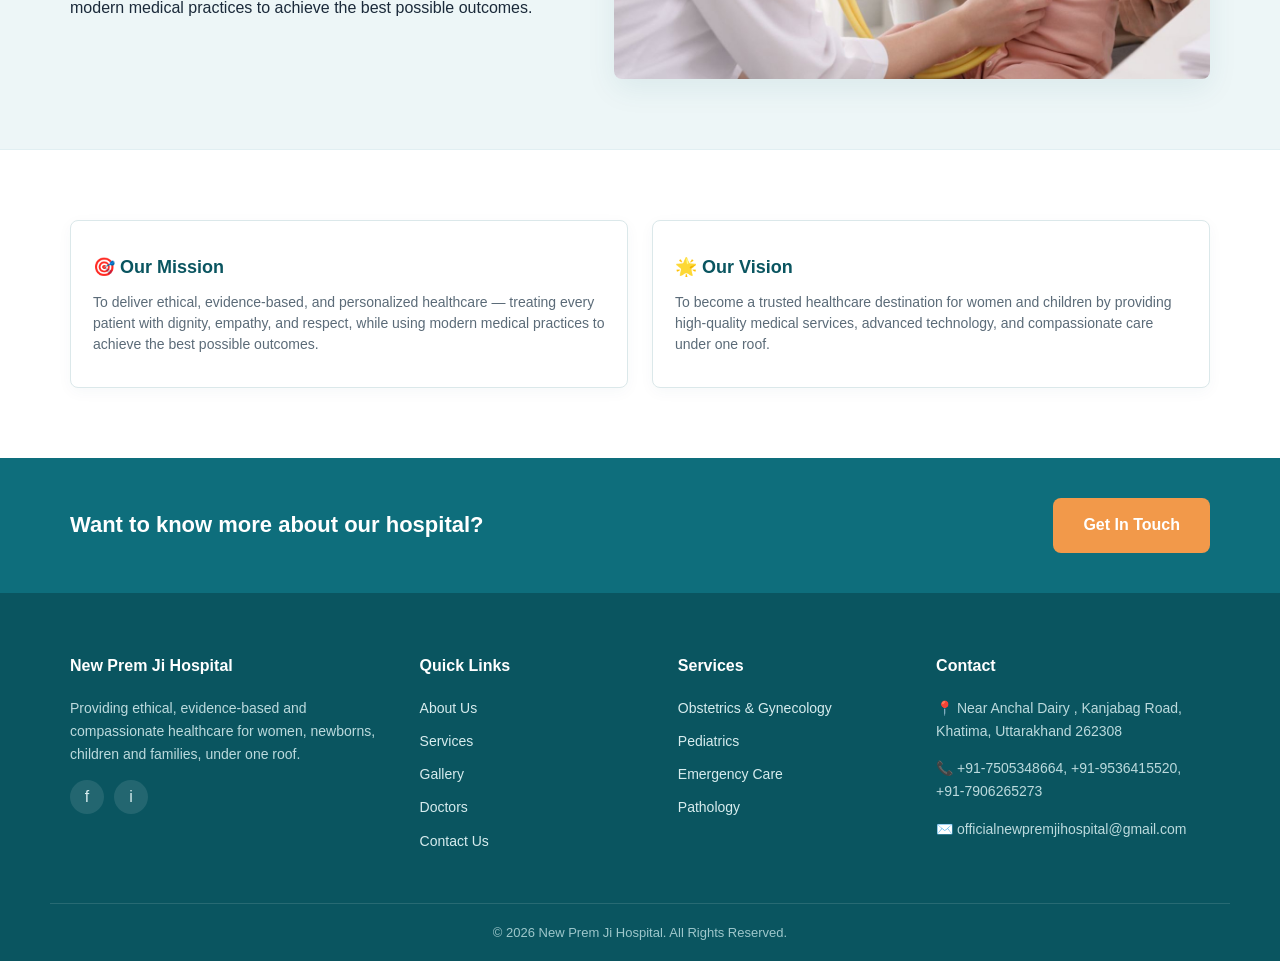
==== commit 1cc23191: "Update about.html" ====
--- a/about.html
+++ b/about.html
@@ -15,7 +15,10 @@
       <span>📞 +91-7505348664, +91-9536415520, +91-7906265273</span>
       <span>✉️ officialnewpremjihospital@gmail.com</span>
     </div>
-    <div><span>🕒 Emergency Services Available 24x7</span></div>
+    <div>
+      <span>🕒 Emergency Services Available 24x7</span>
+      <span style="margin-left: 15px;">📝 Reg. No: CEA/USN/504/2026</span>
+    </div>
   </div>
 </div>
 
